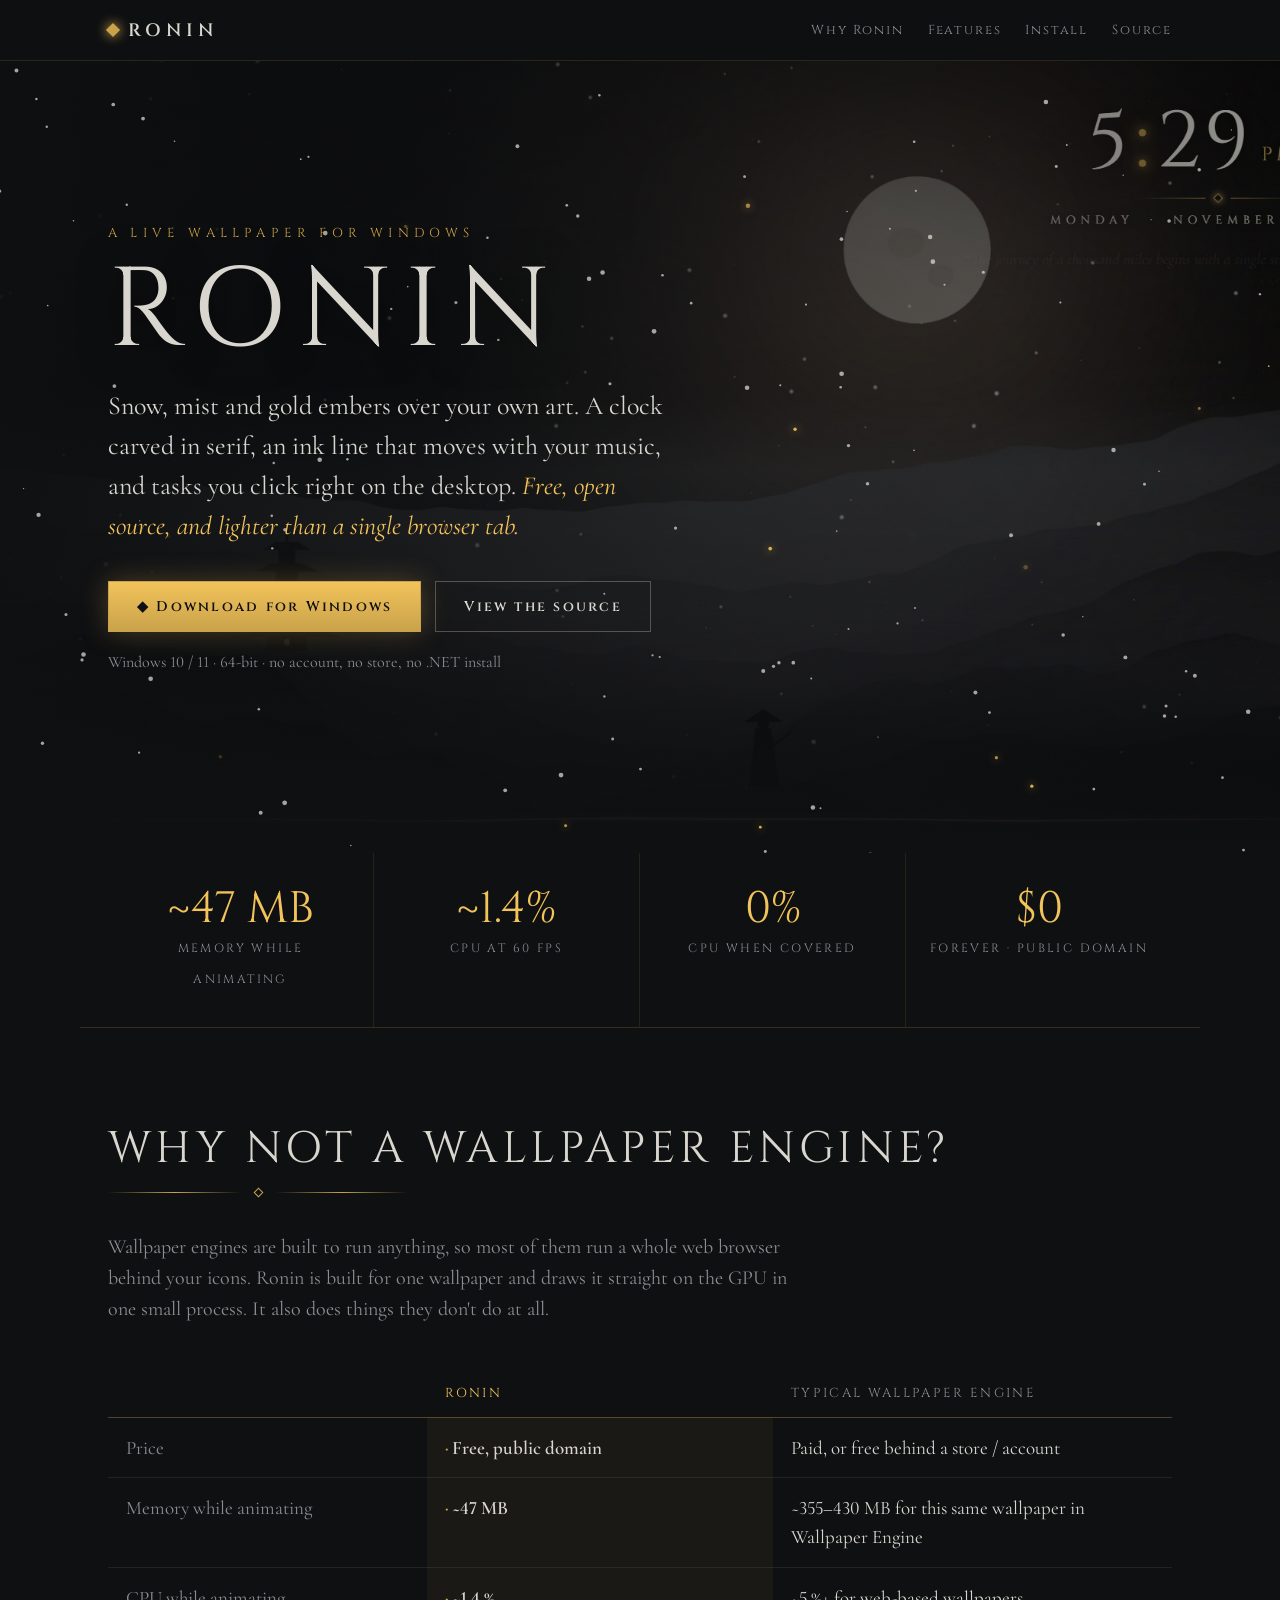
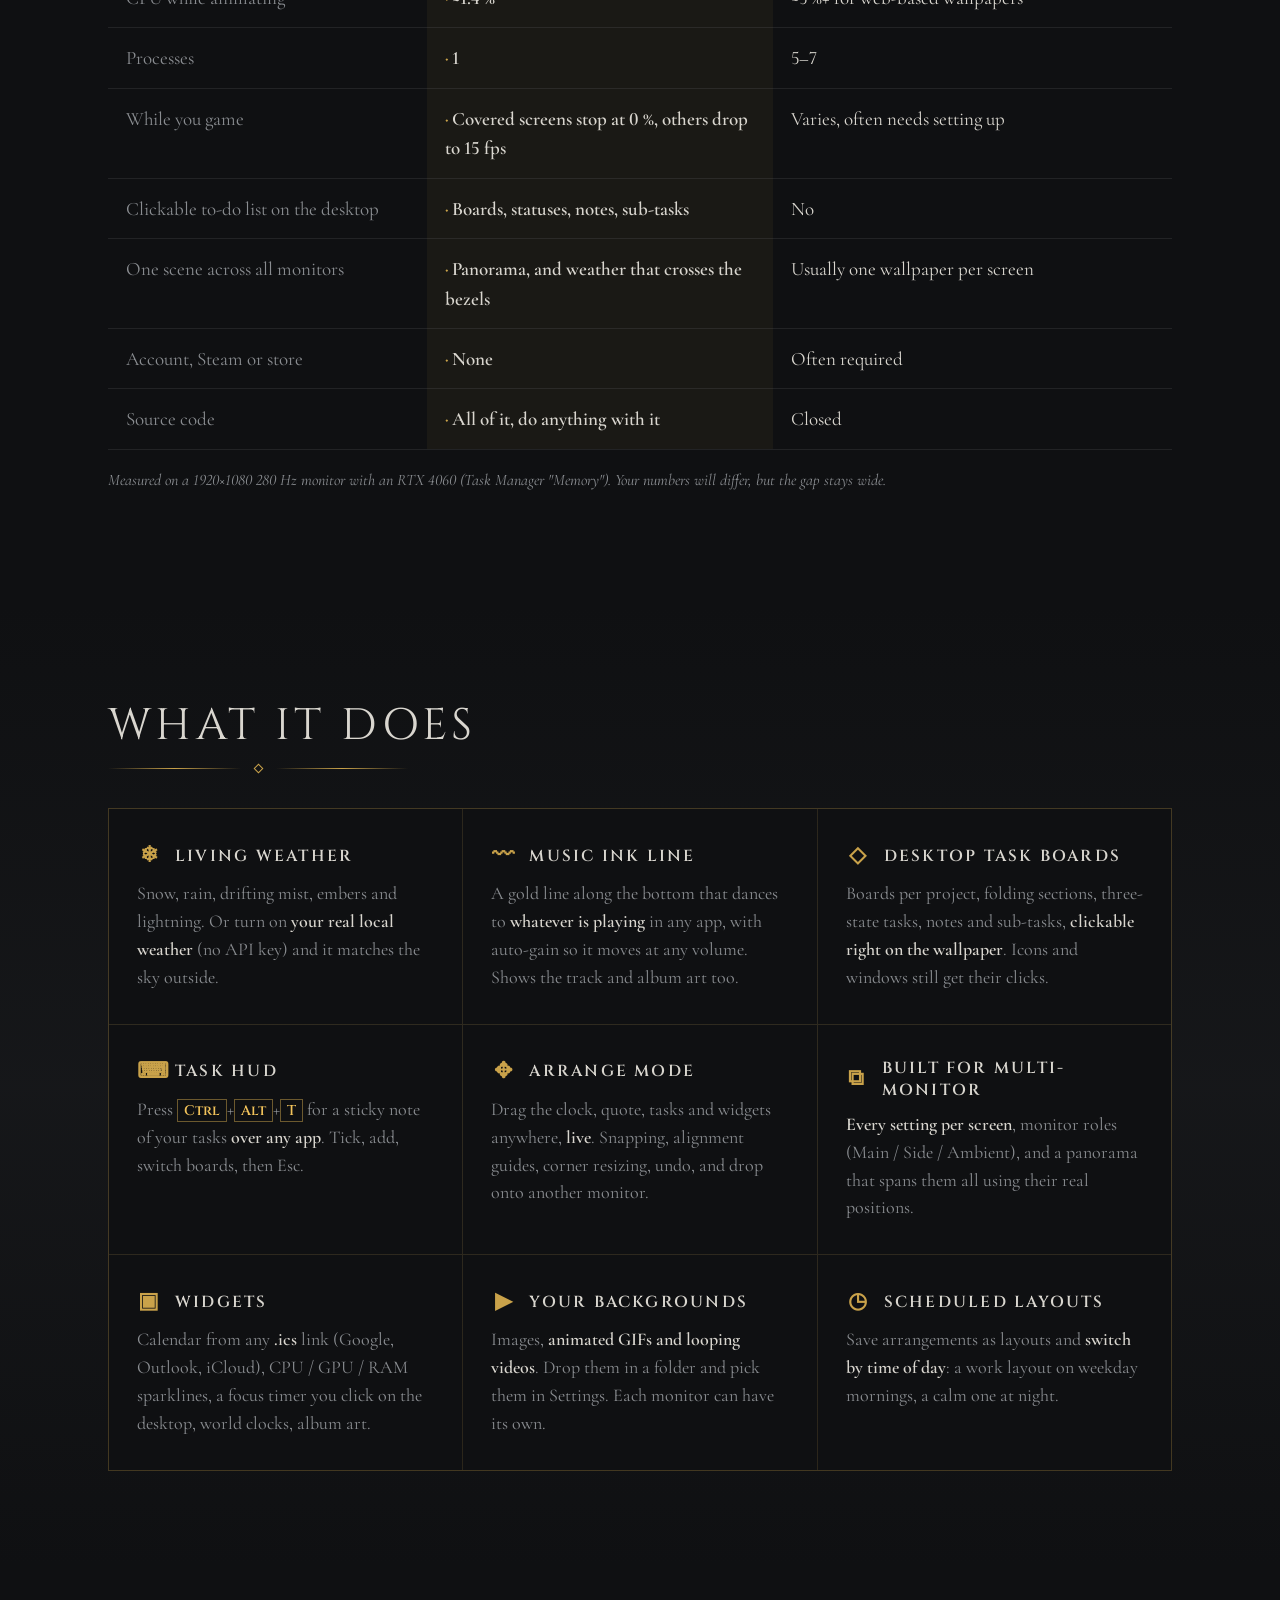
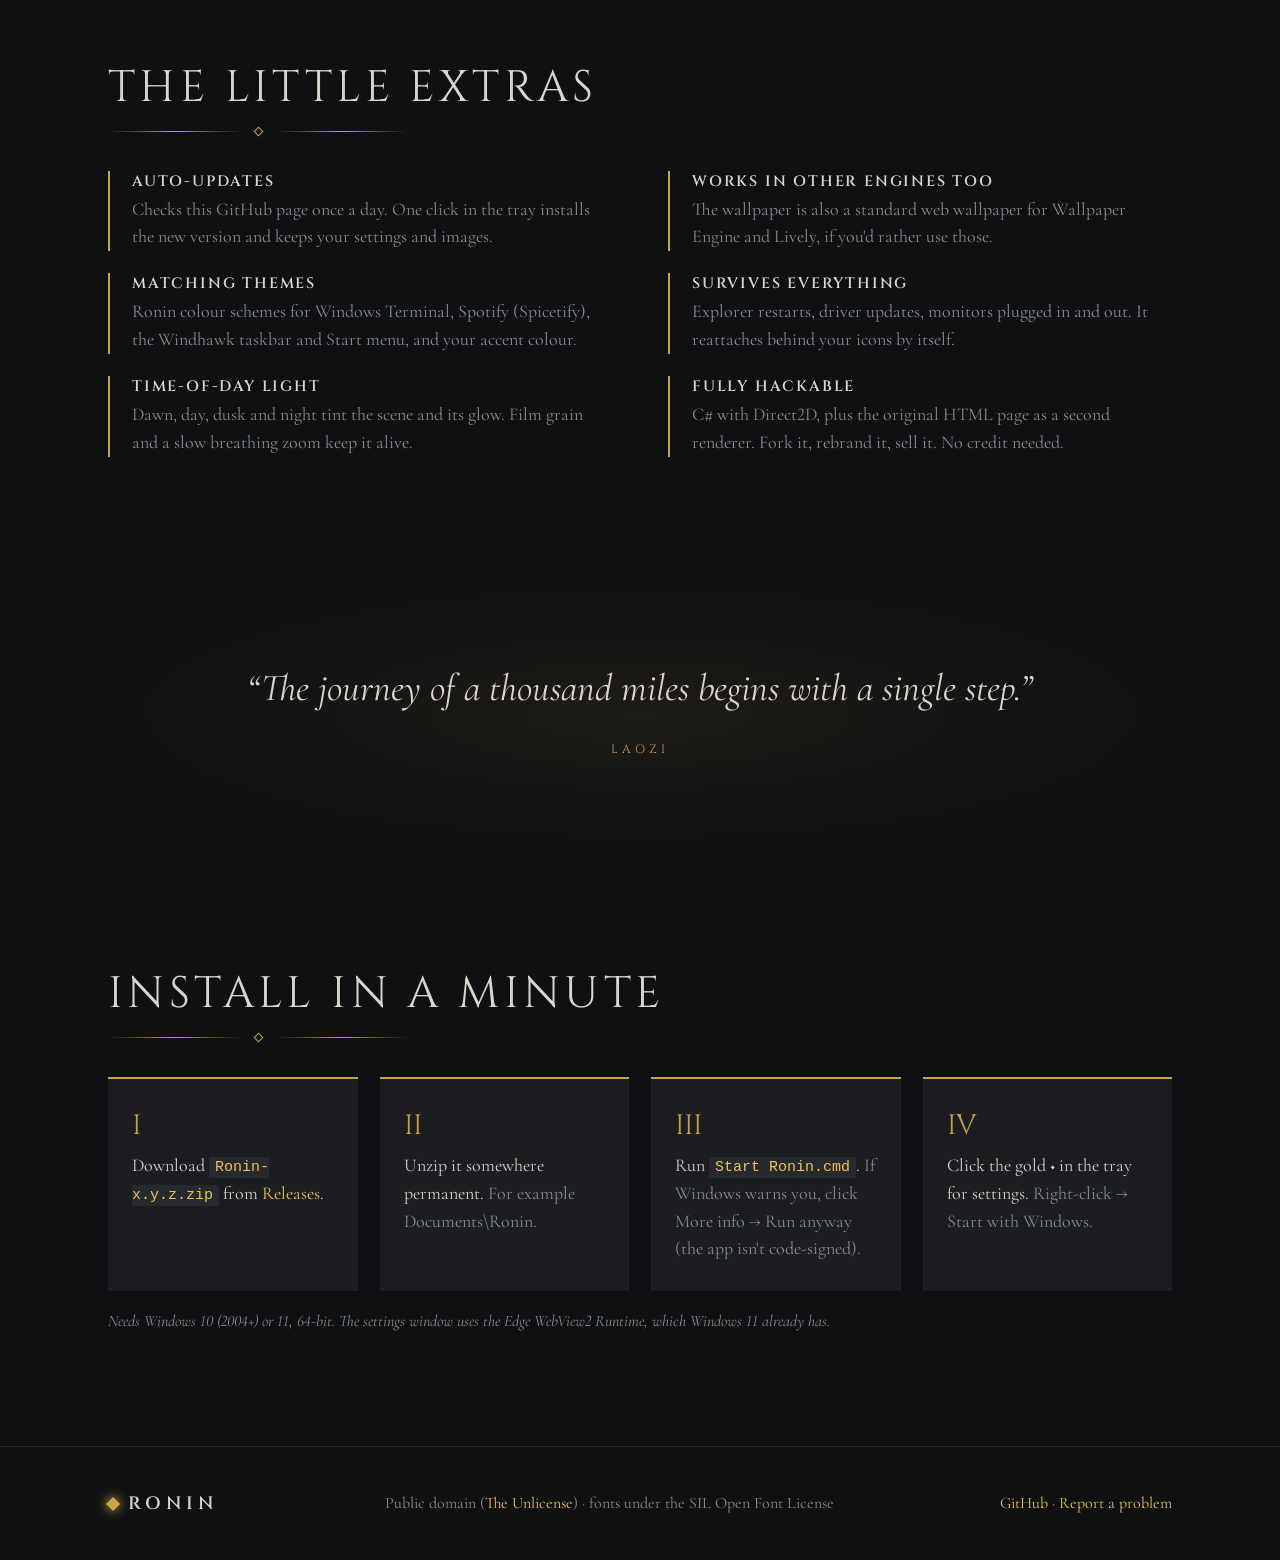
==== docs/index.html @ 486749b0 "Ronin 0.8.0: first public release" ====
<!DOCTYPE html>
<html lang="en">
<head>
<meta charset="utf-8">
<meta name="viewport" content="width=device-width, initial-scale=1">
<title>Ronin: a free, open-source live wallpaper for Windows</title>
<meta name="description" content="Snow, mist, embers, a music-reactive ink line and clickable desktop task boards. ~47 MB, ~1.4% CPU, 0% when covered. Free and public domain.">
<meta property="og:title" content="Ronin: a free live wallpaper for Windows">
<meta property="og:description" content="Does more than a wallpaper engine, uses a fraction of the memory. Free and open source.">
<meta property="og:image" content="https://hikayoru.github.io/ronin-wallpaper/img/social.jpg">
<meta name="theme-color" content="#0F1012">
<link rel="preconnect" href="https://fonts.googleapis.com">
<link rel="preconnect" href="https://fonts.gstatic.com" crossorigin>
<link href="https://fonts.googleapis.com/css2?family=Cinzel:wght@400;600&family=Cormorant+Garamond:ital,wght@0,400;0,600;1,400&display=swap" rel="stylesheet">
<style>
  :root {
    --ink: #0F1012; --stone: #1b1d21; --stone2: #2A2C30; --ash: #8A8D91; --bone: #D9D6CF;
    --ember: #C9A24A; --glow: #F2C35B; --blood: #B3263B;
    --serif: "Cormorant Garamond", Georgia, serif; --caps: "Cinzel", "Times New Roman", serif;
  }
  * { box-sizing: border-box; }
  html { scroll-behavior: smooth; }
  body { margin: 0; background: var(--ink); color: var(--bone); font: 400 20px/1.55 var(--serif); -webkit-font-smoothing: antialiased; font-variant-numeric: lining-nums; }
  a { color: var(--glow); text-decoration: none; }
  a:hover { text-decoration: underline; }
  .wrap { max-width: 1120px; margin: 0 auto; padding: 0 28px; }

  /* nav */
  nav { position: sticky; top: 0; z-index: 10; background: rgba(15,16,18,.82); backdrop-filter: blur(10px); border-bottom: 1px solid rgba(201,162,74,.15); }
  nav .wrap { display: flex; align-items: center; gap: 28px; height: 60px; }
  .brand { font: 600 18px var(--caps); letter-spacing: .28em; color: var(--bone); display: flex; align-items: center; gap: 10px; }
  .brand::before { content: ""; width: 10px; height: 10px; background: var(--ember); transform: rotate(45deg); box-shadow: 0 0 12px var(--glow); }
  nav .links { margin-left: auto; display: flex; gap: 24px; font: 400 13px var(--caps); letter-spacing: .14em; }
  nav .links a { color: var(--ash); }
  nav .links a:hover { color: var(--bone); text-decoration: none; }

  /* hero */
  .hero { position: relative; min-height: 88vh; display: flex; align-items: center; overflow: hidden; }
  .hero::before { content: ""; position: absolute; inset: 0; background: url(img/screenshot.jpg) center/cover; filter: brightness(.75); transform: scale(1.04); animation: breathe 18s ease-in-out infinite alternate; }
  .hero::after { content: ""; position: absolute; inset: 0; background: linear-gradient(90deg, rgba(15,16,18,.92) 0%, rgba(15,16,18,.55) 45%, rgba(15,16,18,.1) 100%), linear-gradient(0deg, var(--ink) 0%, transparent 30%); }
  @keyframes breathe { to { transform: scale(1.09); } }
  #snow { position: absolute; inset: 0; width: 100%; height: 100%; z-index: 1; pointer-events: none; }
  .hero .wrap { position: relative; z-index: 2; width: 100%; }
  .kicker { font: 400 13px var(--caps); letter-spacing: .4em; color: var(--ember); }
  h1 { font: 400 clamp(56px, 9vw, 112px)/1 var(--caps); letter-spacing: .12em; margin: 14px 0 18px; text-shadow: 0 4px 40px rgba(0,0,0,.6); }
  .lede { font-size: clamp(21px, 2.2vw, 26px); max-width: 560px; color: var(--bone); margin: 0 0 34px; }
  .lede em { color: var(--glow); font-style: italic; }
  .cta { display: flex; flex-wrap: wrap; gap: 14px; align-items: center; }
  .btn { display: inline-flex; align-items: center; gap: 10px; padding: 15px 28px; font: 600 14px var(--caps); letter-spacing: .16em; border: 1px solid var(--ember); color: var(--ink); background: linear-gradient(180deg, var(--glow), var(--ember)); box-shadow: 0 0 28px rgba(242,195,91,.25); transition: box-shadow .2s, transform .2s; }
  .btn:hover { text-decoration: none; box-shadow: 0 0 40px rgba(242,195,91,.45); transform: translateY(-1px); }
  .btn.ghost { background: transparent; color: var(--bone); box-shadow: none; border-color: rgba(217,214,207,.3); }
  .btn.ghost:hover { border-color: var(--ember); }
  .small { font-size: 16px; color: var(--ash); }

  /* stats */
  .stats { display: grid; grid-template-columns: repeat(4, 1fr); border-top: 1px solid rgba(201,162,74,.2); border-bottom: 1px solid rgba(201,162,74,.2); margin-top: -1px; }
  .stat { padding: 34px 20px; text-align: center; border-right: 1px solid rgba(201,162,74,.12); }
  .stat:last-child { border-right: 0; }
  .stat b { display: block; font: 400 44px/1 var(--caps); color: var(--glow); }
  .stat span { font: 400 12px var(--caps); letter-spacing: .2em; color: var(--ash); text-transform: uppercase; }

  section { padding: 96px 0; }
  h2 { font: 400 clamp(32px, 4vw, 44px)/1.15 var(--caps); letter-spacing: .1em; margin: 0 0 14px; }
  .divider { display: flex; align-items: center; gap: 14px; margin: 0 0 36px; color: var(--ember); max-width: 300px; }
  .divider::before, .divider::after { content: ""; flex: 1; height: 1px; background: linear-gradient(90deg, transparent, var(--ember), transparent); }
  .divider i { width: 7px; height: 7px; border: 1px solid var(--ember); transform: rotate(45deg); }
  .sub { color: var(--ash); max-width: 680px; margin: 0 0 44px; }

  /* comparison */
  table { width: 100%; border-collapse: collapse; font-size: 19px; }
  th, td { text-align: left; padding: 15px 18px; border-bottom: 1px solid rgba(138,141,145,.15); vertical-align: top; }
  thead th { font: 400 13px var(--caps); letter-spacing: .18em; color: var(--ash); border-bottom-color: rgba(201,162,74,.35); }
  thead th.us { color: var(--glow); }
  td:first-child { color: var(--ash); width: 30%; }
  td.us { color: var(--bone); background: rgba(201,162,74,.06); font-weight: 600; }
  td.us::before { content: "◆ "; color: var(--ember); font-size: 12px; vertical-align: 2px; }
  .note { font-size: 16px; color: var(--ash); font-style: italic; margin-top: 18px; }

  /* features */
  .grid { display: grid; grid-template-columns: repeat(3, 1fr); gap: 1px; background: rgba(201,162,74,.14); border: 1px solid rgba(201,162,74,.14); }
  .card { background: var(--ink); padding: 32px 28px; transition: background .25s; }
  .card:hover { background: var(--stone); }
  .card h3 { font: 600 16px var(--caps); letter-spacing: .14em; margin: 0 0 10px; color: var(--bone); display: flex; gap: 12px; align-items: center; }
  .card h3 .ic { font-size: 22px; color: var(--ember); width: 26px; text-align: center; }
  .card p { margin: 0; color: var(--ash); font-size: 18px; }
  .card p b { color: var(--bone); font-weight: 600; }
  kbd { font: 600 14px var(--caps); border: 1px solid rgba(201,162,74,.5); padding: 1px 6px; color: var(--glow); }

  /* bonuses */
  .bonus { display: grid; grid-template-columns: 1fr 1fr; gap: 22px 56px; }
  .bonus div { padding-left: 22px; border-left: 2px solid var(--ember); }
  .bonus h4 { font: 600 15px var(--caps); letter-spacing: .12em; margin: 0 0 4px; }
  .bonus p { margin: 0; color: var(--ash); font-size: 18px; }

  /* install */
  .steps { counter-reset: s; display: grid; grid-template-columns: repeat(4, 1fr); gap: 22px; }
  .step { counter-increment: s; background: var(--stone); padding: 28px 24px; border-top: 2px solid var(--ember); }
  .step::before { content: counter(s, upper-roman); display: block; font: 400 28px var(--caps); color: var(--ember); margin-bottom: 8px; }
  .step p { margin: 0; font-size: 18px; color: var(--bone); }
  .step p span { color: var(--ash); }
  code { font: 15px Consolas, monospace; background: rgba(42,44,48,.8); padding: 2px 6px; color: var(--glow); }

  .quote { text-align: center; padding: 110px 0; background: radial-gradient(ellipse at center, rgba(201,162,74,.08), transparent 60%); }
  .quote p { font: italic 400 clamp(26px, 3.2vw, 38px)/1.35 var(--serif); max-width: 800px; margin: 0 auto 18px; }
  .quote span { font: 400 12px var(--caps); letter-spacing: .35em; color: var(--ember); }

  footer { border-top: 1px solid rgba(201,162,74,.15); padding: 44px 0; color: var(--ash); font-size: 16px; }
  footer .wrap { display: flex; flex-wrap: wrap; gap: 18px 36px; justify-content: space-between; }

  @media (max-width: 900px) {
    .grid { grid-template-columns: 1fr 1fr; } .steps { grid-template-columns: 1fr 1fr; } .stats { grid-template-columns: 1fr 1fr; }
    .stat:nth-child(2) { border-right: 0; } .bonus { grid-template-columns: 1fr; } nav .links { display: none; }
  }
  @media (max-width: 600px) {
    .grid, .steps { grid-template-columns: 1fr; } table { font-size: 16px; } th, td { padding: 11px 8px; }
  }
  @media (prefers-reduced-motion: reduce) { .hero::before { animation: none; } #snow { display: none; } }
</style>
</head>
<body>

<nav><div class="wrap">
  <a class="brand" href="#">RONIN</a>
  <div class="links">
    <a href="#why">Why Ronin</a><a href="#features">Features</a><a href="#install">Install</a>
    <a href="https://github.com/HikaYoru/ronin-wallpaper">Source</a>
  </div>
</div></nav>

<header class="hero">
  <canvas id="snow"></canvas>
  <div class="wrap">
    <div class="kicker">A LIVE WALLPAPER FOR WINDOWS</div>
    <h1>RONIN</h1>
    <p class="lede">Snow, mist and gold embers over your own art. A clock carved in serif, an ink line that moves with your music, and tasks you click right on the desktop. <em>Free, open source, and lighter than a single browser tab.</em></p>
    <div class="cta">
      <a class="btn" href="https://github.com/HikaYoru/ronin-wallpaper/releases/latest">◆ Download for Windows</a>
      <a class="btn ghost" href="https://github.com/HikaYoru/ronin-wallpaper">View the source</a>
    </div>
    <p class="small" style="margin-top:18px">Windows 10 / 11 · 64-bit · no account, no store, no .NET install</p>
  </div>
</header>

<div class="wrap stats">
  <div class="stat"><b>~47 MB</b><span>memory while animating</span></div>
  <div class="stat"><b>~1.4%</b><span>CPU at 60 fps</span></div>
  <div class="stat"><b>0%</b><span>CPU when covered</span></div>
  <div class="stat"><b>$0</b><span>forever · public domain</span></div>
</div>

<section id="why">
  <div class="wrap">
    <h2>WHY NOT A WALLPAPER ENGINE?</h2>
    <div class="divider"><i></i></div>
    <p class="sub">Wallpaper engines are built to run anything, so most of them run a whole web browser behind your icons. Ronin is built for one wallpaper and draws it straight on the GPU in one small process. It also does things they don't do at all.</p>
    <table>
      <thead><tr><th></th><th class="us">RONIN</th><th>TYPICAL WALLPAPER ENGINE</th></tr></thead>
      <tbody>
        <tr><td>Price</td><td class="us">Free, public domain</td><td>Paid, or free behind a store / account</td></tr>
        <tr><td>Memory while animating</td><td class="us">~47 MB</td><td>~355–430 MB for this same wallpaper in Wallpaper Engine</td></tr>
        <tr><td>CPU while animating</td><td class="us">~1.4 %</td><td>~5 %+ for web-based wallpapers</td></tr>
        <tr><td>Processes</td><td class="us">1</td><td>5–7</td></tr>
        <tr><td>While you game</td><td class="us">Covered screens stop at 0 %, others drop to 15 fps</td><td>Varies, often needs setting up</td></tr>
        <tr><td>Clickable to-do list on the desktop</td><td class="us">Boards, statuses, notes, sub-tasks</td><td>No</td></tr>
        <tr><td>One scene across all monitors</td><td class="us">Panorama, and weather that crosses the bezels</td><td>Usually one wallpaper per screen</td></tr>
        <tr><td>Account, Steam or store</td><td class="us">None</td><td>Often required</td></tr>
        <tr><td>Source code</td><td class="us">All of it, do anything with it</td><td>Closed</td></tr>
      </tbody>
    </table>
    <p class="note">Measured on a 1920×1080 280 Hz monitor with an RTX 4060 (Task Manager "Memory"). Your numbers will differ, but the gap stays wide.</p>
  </div>
</section>

<section id="features" style="background:linear-gradient(180deg,transparent,rgba(42,44,48,.25),transparent)">
  <div class="wrap">
    <h2>WHAT IT DOES</h2>
    <div class="divider"><i></i></div>
    <div class="grid">
      <div class="card"><h3><span class="ic">❄&#xFE0E;</span>LIVING WEATHER</h3><p>Snow, rain, drifting mist, embers and lightning. Or turn on <b>your real local weather</b> (no API key) and it matches the sky outside.</p></div>
      <div class="card"><h3><span class="ic">〰&#xFE0E;</span>MUSIC INK LINE</h3><p>A gold line along the bottom that dances to <b>whatever is playing</b> in any app, with auto-gain so it moves at any volume. Shows the track and album art too.</p></div>
      <div class="card"><h3><span class="ic">◇&#xFE0E;</span>DESKTOP TASK BOARDS</h3><p>Boards per project, folding sections, three-state tasks, notes and sub-tasks, <b>clickable right on the wallpaper</b>. Icons and windows still get their clicks.</p></div>
      <div class="card"><h3><span class="ic">⌨&#xFE0E;</span>TASK HUD</h3><p>Press <kbd>Ctrl</kbd>+<kbd>Alt</kbd>+<kbd>T</kbd> for a sticky note of your tasks <b>over any app</b>. Tick, add, switch boards, then Esc.</p></div>
      <div class="card"><h3><span class="ic">✥&#xFE0E;</span>ARRANGE MODE</h3><p>Drag the clock, quote, tasks and widgets anywhere, <b>live</b>. Snapping, alignment guides, corner resizing, undo, and drop onto another monitor.</p></div>
      <div class="card"><h3><span class="ic">⧉&#xFE0E;</span>BUILT FOR MULTI-MONITOR</h3><p><b>Every setting per screen</b>, monitor roles (Main / Side / Ambient), and a panorama that spans them all using their real positions.</p></div>
      <div class="card"><h3><span class="ic">▣&#xFE0E;</span>WIDGETS</h3><p>Calendar from any <b>.ics</b> link (Google, Outlook, iCloud), CPU / GPU / RAM sparklines, a focus timer you click on the desktop, world clocks, album art.</p></div>
      <div class="card"><h3><span class="ic">▶&#xFE0E;</span>YOUR BACKGROUNDS</h3><p>Images, <b>animated GIFs and looping videos</b>. Drop them in a folder and pick them in Settings. Each monitor can have its own.</p></div>
      <div class="card"><h3><span class="ic">◷&#xFE0E;</span>SCHEDULED LAYOUTS</h3><p>Save arrangements as layouts and <b>switch by time of day</b>: a work layout on weekday mornings, a calm one at night.</p></div>
    </div>
  </div>
</section>

<section id="bonuses">
  <div class="wrap">
    <h2>THE LITTLE EXTRAS</h2>
    <div class="divider"><i></i></div>
    <div class="bonus">
      <div><h4>AUTO-UPDATES</h4><p>Checks this GitHub page once a day. One click in the tray installs the new version and keeps your settings and images.</p></div>
      <div><h4>WORKS IN OTHER ENGINES TOO</h4><p>The wallpaper is also a standard web wallpaper for Wallpaper Engine and Lively, if you'd rather use those.</p></div>
      <div><h4>MATCHING THEMES</h4><p>Ronin colour schemes for Windows Terminal, Spotify (Spicetify), the Windhawk taskbar and Start menu, and your accent colour.</p></div>
      <div><h4>SURVIVES EVERYTHING</h4><p>Explorer restarts, driver updates, monitors plugged in and out. It reattaches behind your icons by itself.</p></div>
      <div><h4>TIME-OF-DAY LIGHT</h4><p>Dawn, day, dusk and night tint the scene and its glow. Film grain and a slow breathing zoom keep it alive.</p></div>
      <div><h4>FULLY HACKABLE</h4><p>C# with Direct2D, plus the original HTML page as a second renderer. Fork it, rebrand it, sell it. No credit needed.</p></div>
    </div>
  </div>
</section>

<section class="quote">
  <p>“The journey of a thousand miles begins with a single step.”</p>
  <span>LAOZI</span>
</section>

<section id="install">
  <div class="wrap">
    <h2>INSTALL IN A MINUTE</h2>
    <div class="divider"><i></i></div>
    <div class="steps">
      <div class="step"><p>Download <code>Ronin-x.y.z.zip</code> from <a href="https://github.com/HikaYoru/ronin-wallpaper/releases/latest">Releases</a>.</p></div>
      <div class="step"><p>Unzip it somewhere permanent. <span>For example Documents\Ronin.</span></p></div>
      <div class="step"><p>Run <code>Start Ronin.cmd</code>. <span>If Windows warns you, click More info → Run anyway (the app isn't code-signed).</span></p></div>
      <div class="step"><p>Click the gold ◆ in the tray for settings. <span>Right-click → Start with Windows.</span></p></div>
    </div>
    <p class="note">Needs Windows 10 (2004+) or 11, 64-bit. The settings window uses the Edge WebView2 Runtime, which Windows 11 already has.</p>
  </div>
</section>

<footer><div class="wrap">
  <div><span class="brand" style="display:inline-flex">RONIN</span></div>
  <div>Public domain (<a href="https://github.com/HikaYoru/ronin-wallpaper/blob/main/LICENSE">The Unlicense</a>) · fonts under the SIL Open Font License</div>
  <div><a href="https://github.com/HikaYoru/ronin-wallpaper">GitHub</a> · <a href="https://github.com/HikaYoru/ronin-wallpaper/issues">Report a problem</a></div>
</div></footer>

<script>
// a little of the wallpaper's own snow and embers over the hero
(() => {
  const c = document.getElementById('snow'), x = c.getContext('2d'); let w, h, dpr, flakes = [];
  function size() { dpr = Math.min(devicePixelRatio || 1, 2); w = c.clientWidth; h = c.clientHeight; c.width = w * dpr; c.height = h * dpr; x.setTransform(dpr, 0, 0, dpr, 0, 0); }
  function make(top) { const ember = Math.random() < .12; return { x: Math.random() * w, y: top ? -10 : Math.random() * h, r: ember ? 1 + Math.random() * 1.4 : .6 + Math.random() * 1.8, vy: ember ? -(.15 + Math.random() * .35) : .25 + Math.random() * .7, vx: (Math.random() - .5) * .3, ph: Math.random() * 6.28, ember }; }
  size(); addEventListener('resize', size);
  for (let i = 0; i < 140; i++) flakes.push(make(false));
  let t = 0;
  (function frame() {
    t += .016; x.clearRect(0, 0, w, h);
    for (const f of flakes) {
      f.y += f.vy; f.x += f.vx + Math.sin(t + f.ph) * .25;
      if (f.y > h + 10 || f.y < -20 || f.x < -20 || f.x > w + 20) Object.assign(f, make(true), f.ember ? { y: h + 5 } : {});
      x.beginPath(); x.arc(f.x, f.y, f.r, 0, 6.283);
      if (f.ember) { x.fillStyle = `rgba(242,195,91,${.5 + .4 * Math.sin(t * 3 + f.ph)})`; x.shadowColor = '#F2C35B'; x.shadowBlur = 8; }
      else { x.fillStyle = 'rgba(217,214,207,.75)'; x.shadowBlur = 0; }
      x.fill();
    }
    requestAnimationFrame(frame);
  })();
})();
</script>
</body>
</html>
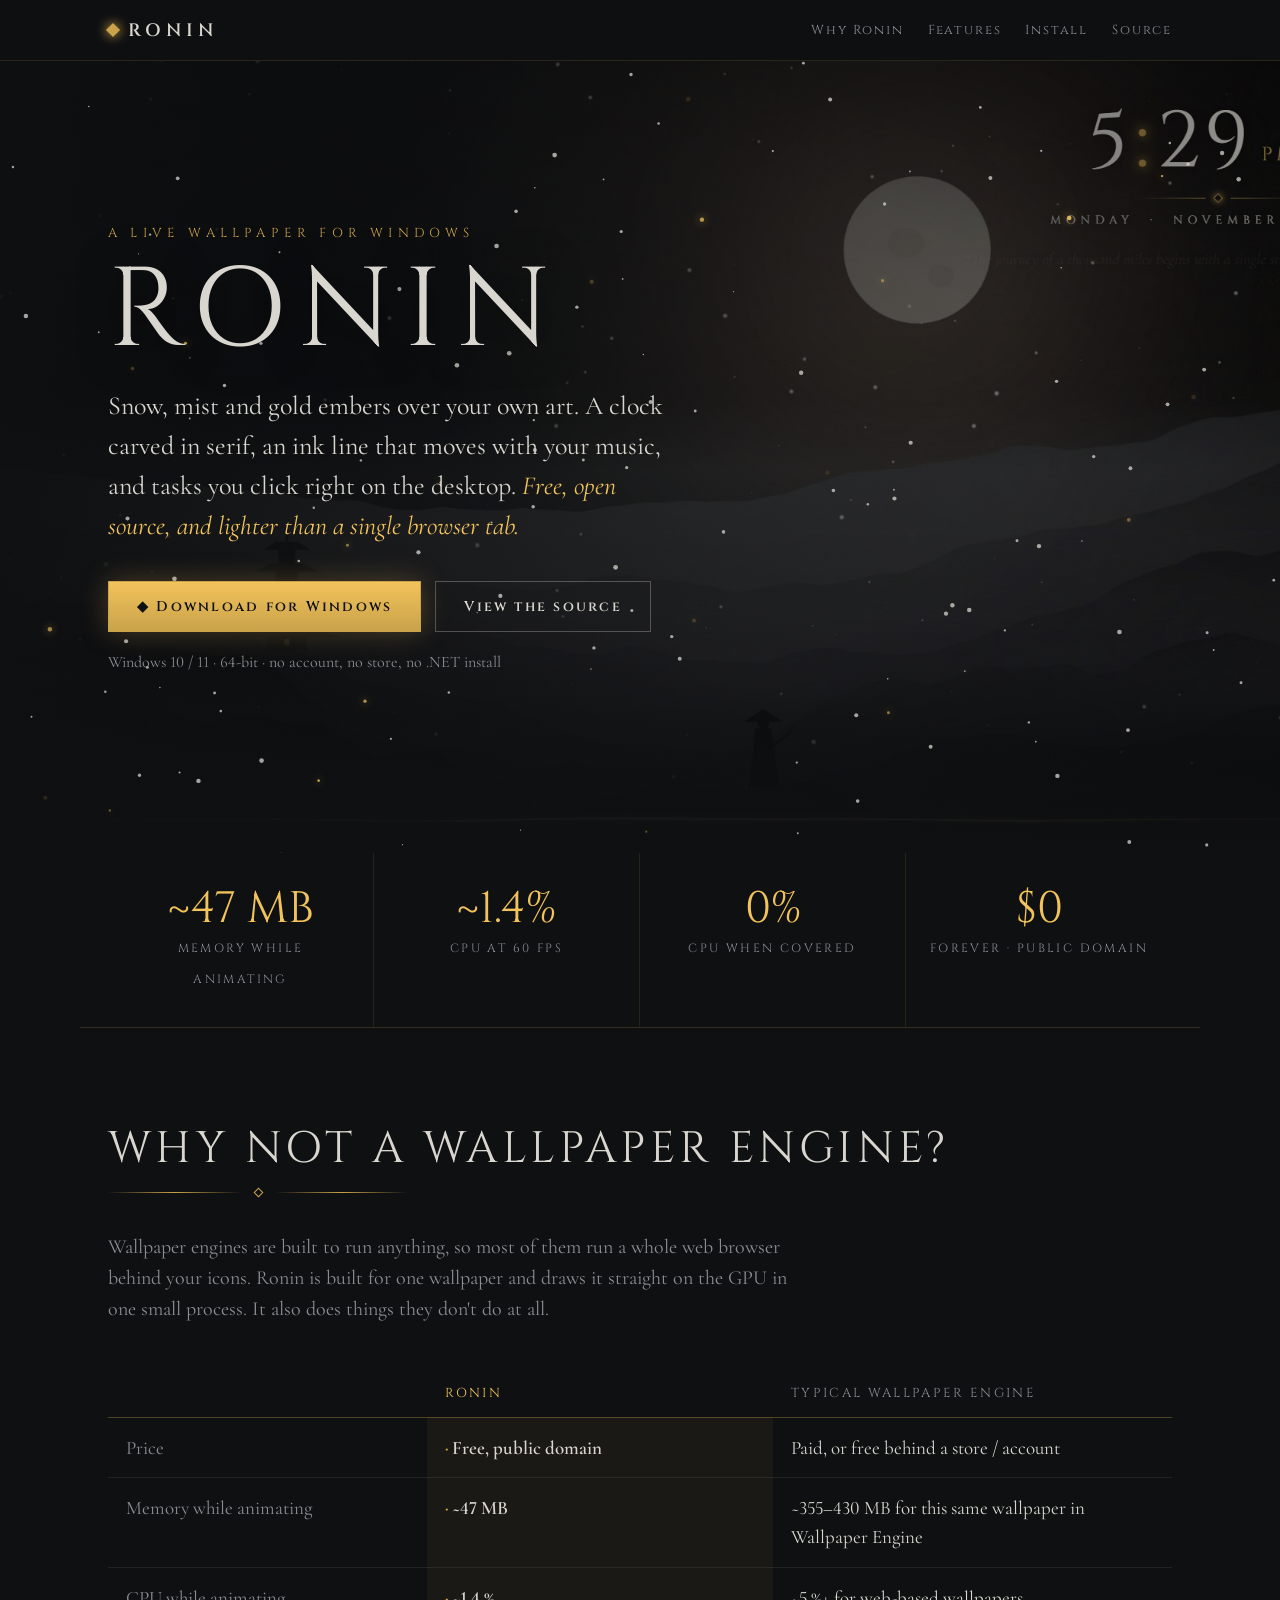
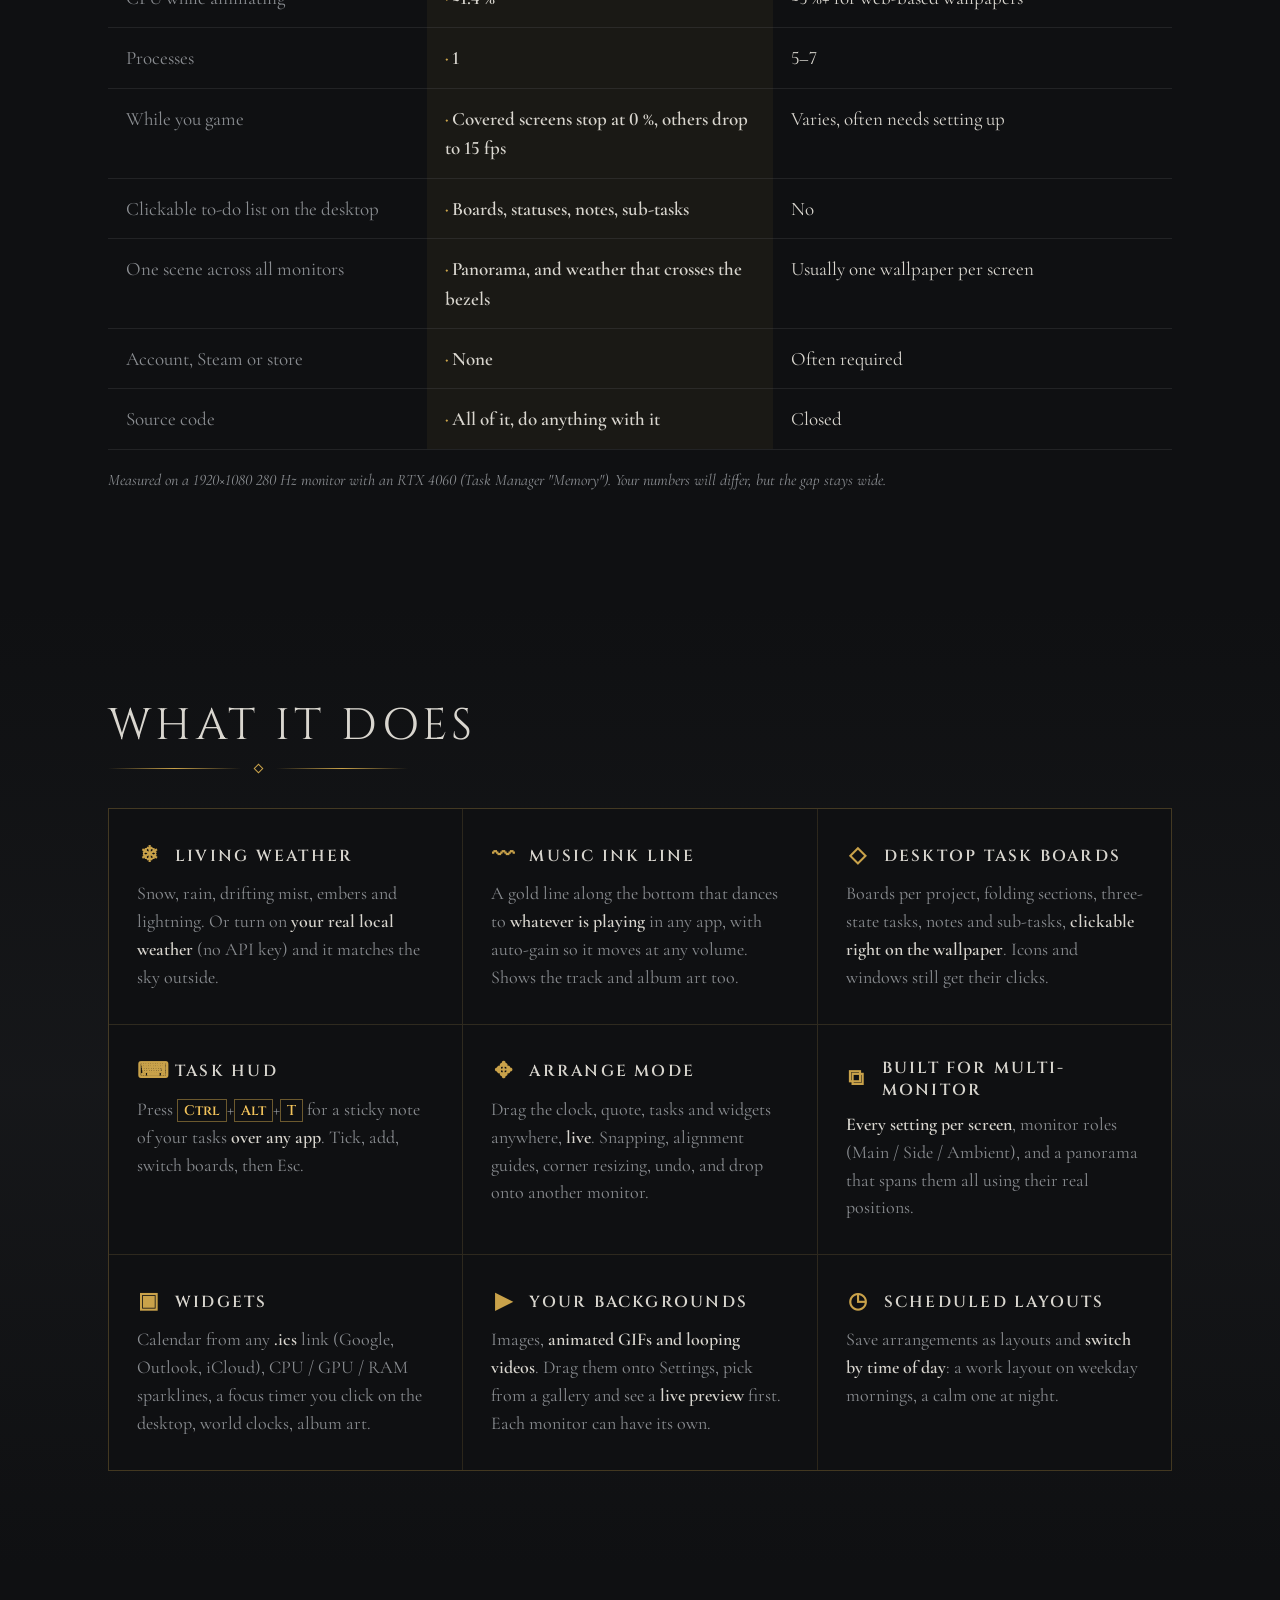
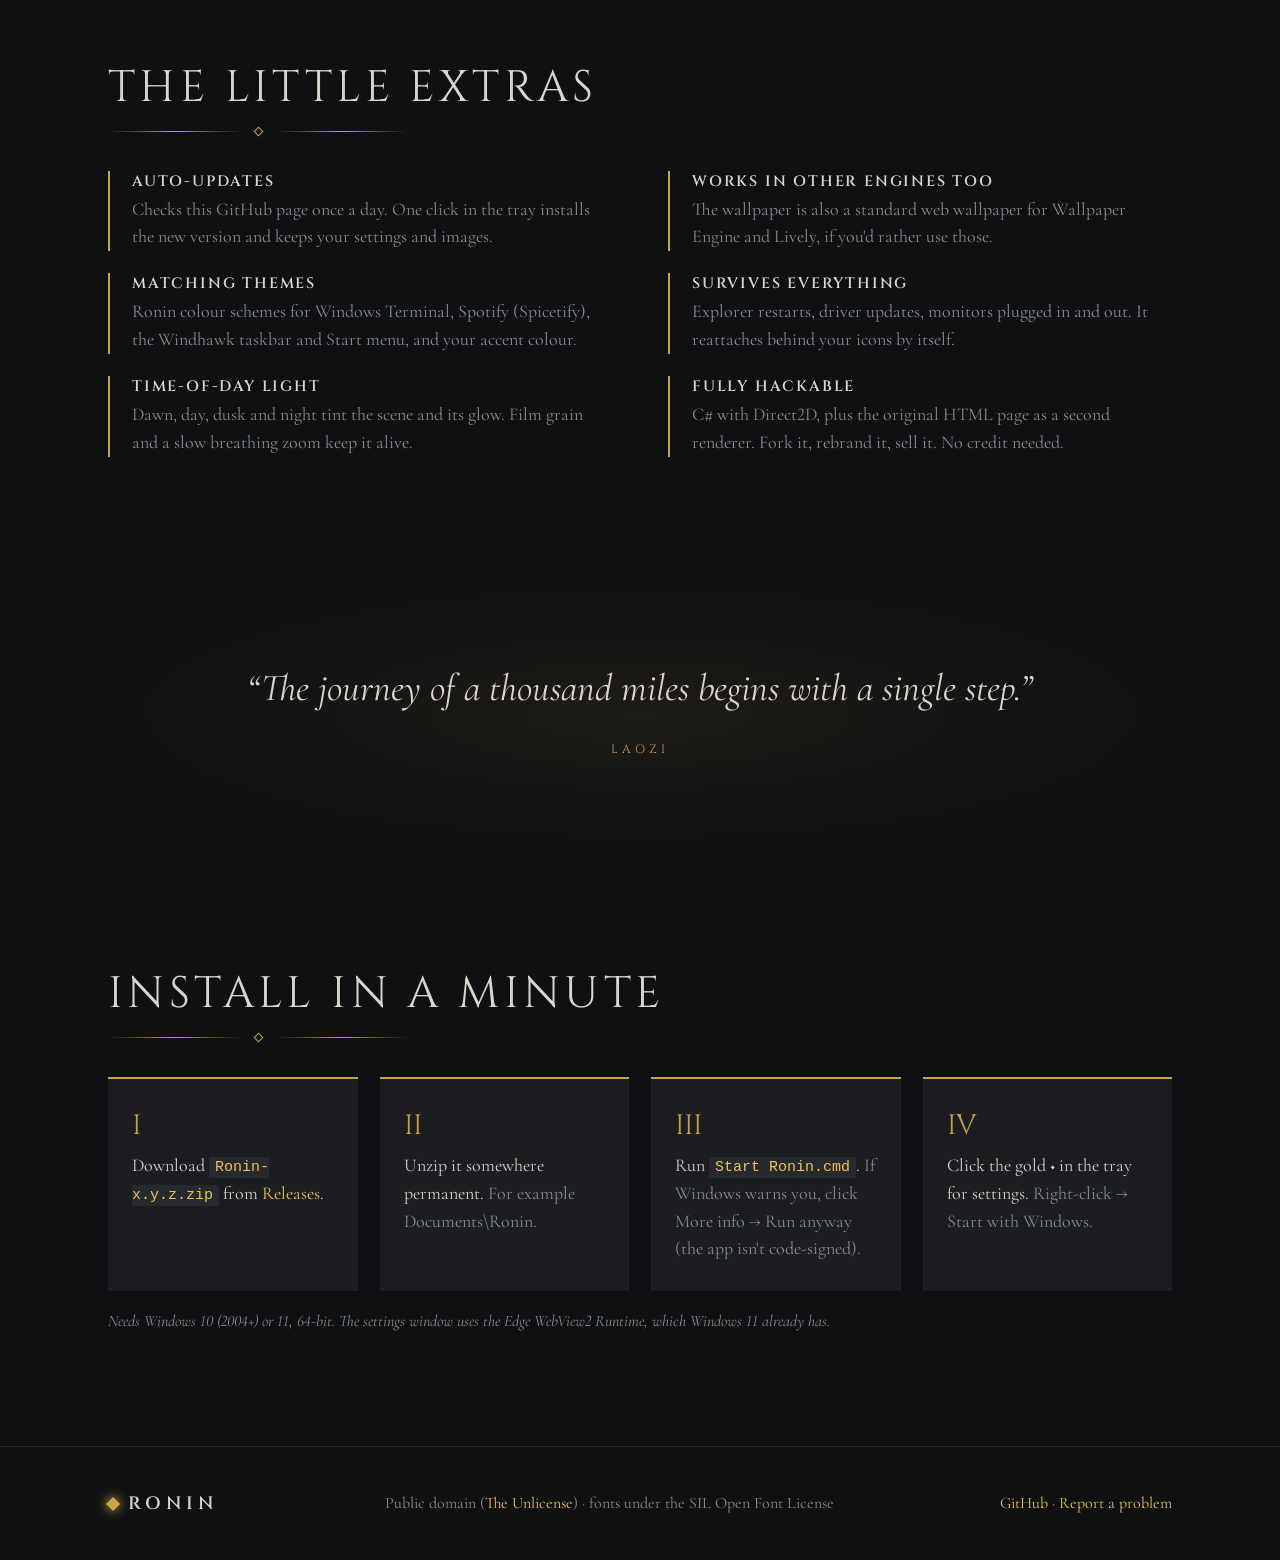
==== commit 5e7edaf6: "Ronin 0.8.2: background gallery, drag and drop, live preview, app icon" ====
--- a/docs/index.html
+++ b/docs/index.html
@@ -183,7 +183,7 @@
       <div class="card"><h3><span class="ic">✥&#xFE0E;</span>ARRANGE MODE</h3><p>Drag the clock, quote, tasks and widgets anywhere, <b>live</b>. Snapping, alignment guides, corner resizing, undo, and drop onto another monitor.</p></div>
       <div class="card"><h3><span class="ic">⧉&#xFE0E;</span>BUILT FOR MULTI-MONITOR</h3><p><b>Every setting per screen</b>, monitor roles (Main / Side / Ambient), and a panorama that spans them all using their real positions.</p></div>
       <div class="card"><h3><span class="ic">▣&#xFE0E;</span>WIDGETS</h3><p>Calendar from any <b>.ics</b> link (Google, Outlook, iCloud), CPU / GPU / RAM sparklines, a focus timer you click on the desktop, world clocks, album art.</p></div>
-      <div class="card"><h3><span class="ic">▶&#xFE0E;</span>YOUR BACKGROUNDS</h3><p>Images, <b>animated GIFs and looping videos</b>. Drop them in a folder and pick them in Settings. Each monitor can have its own.</p></div>
+      <div class="card"><h3><span class="ic">▶&#xFE0E;</span>YOUR BACKGROUNDS</h3><p>Images, <b>animated GIFs and looping videos</b>. Drag them onto Settings, pick from a gallery and see a <b>live preview</b> first. Each monitor can have its own.</p></div>
       <div class="card"><h3><span class="ic">◷&#xFE0E;</span>SCHEDULED LAYOUTS</h3><p>Save arrangements as layouts and <b>switch by time of day</b>: a work layout on weekday mornings, a calm one at night.</p></div>
     </div>
   </div>
